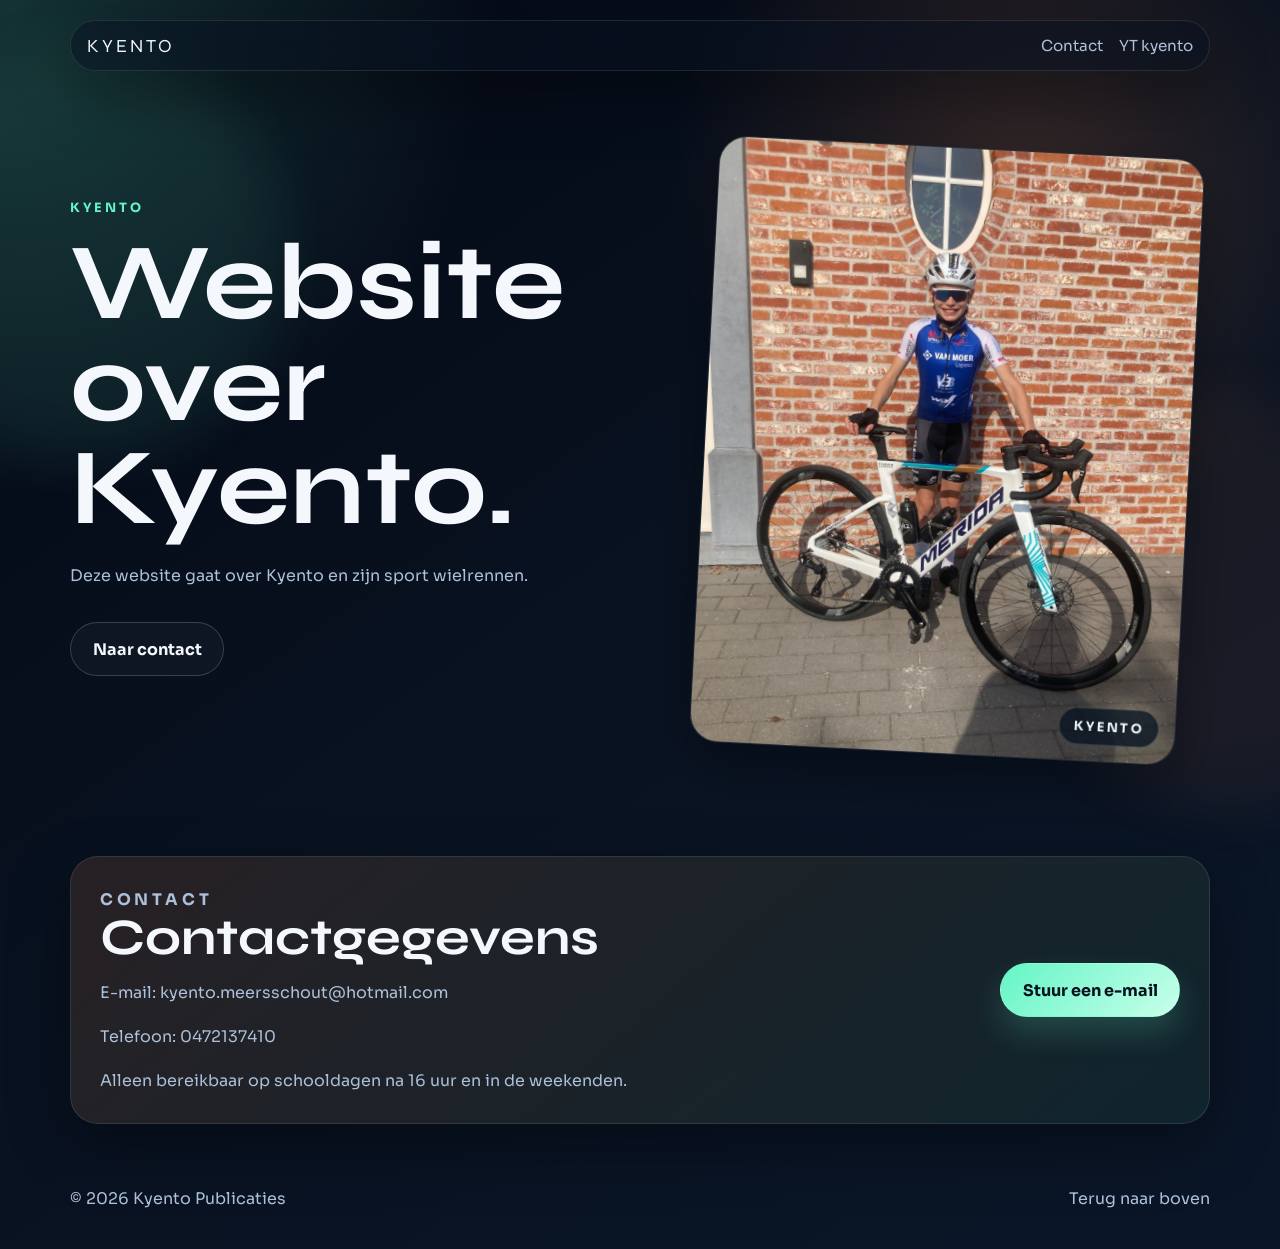
==== index.html @ 3035fbb0 "Add files via upload" ====
<!DOCTYPE html>
<html lang="nl">
<head>
    <meta charset="UTF-8">
    <meta name="viewport" content="width=device-width, initial-scale=1.0">
    <title>Kyento | Portfolio</title>
    <link rel="preconnect" href="https://fonts.googleapis.com">
    <link rel="preconnect" href="https://fonts.gstatic.com" crossorigin>
    <link href="https://fonts.googleapis.com/css2?family=Sora:wght@400;600;700;800&family=Syne:wght@700;800&display=swap" rel="stylesheet">
    <link rel="stylesheet" href="style.css">
</head>
<body class="home-page" id="top">
    <div class="page-orb orb-left"></div>
    <div class="page-orb orb-right"></div>

    <header class="hero-shell">
        <nav class="topbar">
            <a class="brand" href="index.html">Kyento</a>
            <div class="nav-links">
                <a href="#contact">Contact</a>
                <a href="yt-kyento.html">YT kyento</a>
            </div>
        </nav>

        <section class="hero-grid">
            <div class="hero-copy">
                <p class="eyebrow">Kyento</p>
                <h1>Website over Kyento.</h1>
                <p class="hero-text">
                    Deze website gaat over Kyento en zijn sport wielrennen.
                </p>

                <div class="hero-actions">
                    <a class="button secondary" href="#contact">Naar contact</a>
                </div>
            </div>

            <div class="hero-photo-wrap">
                <div class="hero-photo-card">
                    <img src="kyento.jpg" alt="Portret van Kyento">
                    <div class="photo-badge">KYENTO</div>
                </div>
            </div>
        </section>
    </header>

    <main class="main-content">
        <section class="section contact-strip" id="contact">
            <div class="contact-copy">
                <p class="section-label">Contact</p>
                <h2>Contactgegevens</h2>
                <p>E-mail: <a href="mailto:kyento.meersschout@hotmail.com">kyento.meersschout@hotmail.com</a></p>
                <p>Telefoon: <a href="tel:0472137410">0472137410</a></p>
                <p>Alleen bereikbaar op schooldagen na 16 uur en in de weekenden.</p>
            </div>
            <a class="button primary" href="mailto:kyento.meersschout@hotmail.com">Stuur een e-mail</a>
        </section>
    </main>

    <footer class="footer">
        <p>&copy; 2026 Kyento Publicaties</p>
        <a href="#top">Terug naar boven</a>
    </footer>
</body>
</html>
---- style.css ----
:root {
    --bg: #08111f;
    --bg-soft: #0f1c2e;
    --panel: rgba(10, 18, 31, 0.72);
    --panel-strong: rgba(13, 25, 43, 0.9);
    --text: #f4f7fb;
    --muted: #adc0d9;
    --line: rgba(255, 255, 255, 0.1);
    --accent: #64f5c6;
    --accent-strong: #ff8f4e;
    --shadow: 0 24px 60px rgba(0, 0, 0, 0.34);
}

* {
    box-sizing: border-box;
}

html {
    scroll-behavior: smooth;
}

body {
    margin: 0;
    min-height: 100vh;
    font-family: "Sora", "Segoe UI", sans-serif;
    color: var(--text);
    background:
        radial-gradient(circle at top left, rgba(100, 245, 198, 0.18), transparent 28%),
        radial-gradient(circle at 80% 15%, rgba(255, 143, 78, 0.18), transparent 24%),
        linear-gradient(145deg, #040814 0%, #08111f 45%, #0a1628 100%);
    overflow-x: hidden;
}

img,
video {
    display: block;
    width: 100%;
}

a {
    color: inherit;
    text-decoration: none;
}

.page-orb {
    position: fixed;
    z-index: -1;
    width: 26rem;
    height: 26rem;
    border-radius: 50%;
    filter: blur(30px);
    opacity: 0.3;
}

.orb-left {
    top: 5%;
    left: -8rem;
    background: rgba(100, 245, 198, 0.22);
}

.orb-right {
    right: -10rem;
    bottom: 10%;
    background: rgba(255, 143, 78, 0.22);
}

.hero-shell,
.main-content,
.footer,
.subpage-hero,
.videos-page main.section {
    width: min(1140px, calc(100% - 2rem));
    margin: 0 auto;
}

.hero-shell,
.subpage-hero {
    padding: 1.25rem 0 2rem;
}

.topbar {
    display: flex;
    align-items: center;
    justify-content: space-between;
    gap: 1rem;
    padding: 0.85rem 1rem;
    background: rgba(8, 17, 31, 0.55);
    border: 1px solid var(--line);
    border-radius: 999px;
    backdrop-filter: blur(18px);
    box-shadow: var(--shadow);
}

.brand {
    font-family: "Syne", "Sora", sans-serif;
    font-size: 1.15rem;
    letter-spacing: 0.16em;
    text-transform: uppercase;
}

.nav-links {
    display: flex;
    flex-wrap: wrap;
    justify-content: flex-end;
    gap: 1rem;
}

.nav-links a {
    color: var(--muted);
    font-size: 0.95rem;
    transition: color 0.25s ease, transform 0.25s ease;
}

.nav-links a:hover,
.nav-links a:focus-visible {
    color: var(--text);
    transform: translateY(-2px);
}

.hero-grid {
    display: grid;
    grid-template-columns: 1.05fr 0.95fr;
    gap: 2rem;
    align-items: center;
    padding: 3.5rem 0 1.5rem;
}

.eyebrow,
.section-label,
.mini-label {
    margin: 0 0 1rem;
    color: var(--accent);
    font-size: 0.8rem;
    font-weight: 700;
    letter-spacing: 0.24em;
    text-transform: uppercase;
}

.hero-copy h1,
.subpage-copy h1,
.statement-panel h2,
.contact-copy h2,
.feature-card h3 {
    margin: 0;
    font-family: "Syne", "Sora", sans-serif;
    line-height: 0.95;
}

.hero-copy h1,
.subpage-copy h1 {
    max-width: 10ch;
    font-size: clamp(3.5rem, 9vw, 6.75rem);
}

.hero-text,
.statement-panel p,
.feature-card p,
.contact-copy p,
.video-card p {
    color: var(--muted);
    line-height: 1.75;
    font-size: 1rem;
}

.hero-text {
    max-width: 34rem;
    margin: 1.4rem 0 0;
}

.hero-actions {
    display: flex;
    flex-wrap: wrap;
    gap: 1rem;
    margin: 2rem 0 1.6rem;
}

.button {
    display: inline-flex;
    align-items: center;
    justify-content: center;
    min-height: 3.4rem;
    padding: 0.9rem 1.35rem;
    border-radius: 999px;
    border: 1px solid transparent;
    font-weight: 700;
    transition: transform 0.25s ease, box-shadow 0.25s ease, border-color 0.25s ease;
}

.button:hover,
.button:focus-visible {
    transform: translateY(-2px);
}

.button.primary {
    color: #04111f;
    background: linear-gradient(135deg, var(--accent) 0%, #c8ffea 100%);
    box-shadow: 0 16px 30px rgba(100, 245, 198, 0.18);
}

.button.secondary {
    border-color: rgba(255, 255, 255, 0.18);
    background: rgba(255, 255, 255, 0.03);
    color: var(--text);
}

.hero-stats {
    display: flex;
    flex-wrap: wrap;
    gap: 0.9rem;
}

.stat-chip {
    min-width: 10rem;
    padding: 1rem 1.1rem;
    border: 1px solid var(--line);
    border-radius: 1.25rem;
    background: rgba(255, 255, 255, 0.03);
    backdrop-filter: blur(12px);
}

.stat-number {
    display: block;
    margin-bottom: 0.2rem;
    color: var(--accent-strong);
    font-size: 1.25rem;
    font-weight: 800;
}

.stat-label {
    color: var(--muted);
    font-size: 0.95rem;
}

.hero-photo-wrap {
    position: relative;
    padding: 1.25rem;
}

.hero-photo-card,
.panel,
.video-frame {
    overflow: hidden;
    border: 1px solid var(--line);
    border-radius: 1.75rem;
    background: var(--panel);
    box-shadow: var(--shadow);
    backdrop-filter: blur(18px);
}

.hero-photo-card {
    position: relative;
    transform: rotate(3deg);
}

.hero-photo-card img {
    aspect-ratio: 4 / 5;
    object-fit: cover;
}

.photo-badge {
    position: absolute;
    right: 1rem;
    bottom: 1rem;
    padding: 0.6rem 0.9rem;
    border-radius: 999px;
    background: rgba(4, 17, 31, 0.74);
    border: 1px solid rgba(255, 255, 255, 0.12);
    font-size: 0.8rem;
    font-weight: 700;
    letter-spacing: 0.18em;
}

.floating-note {
    position: absolute;
    padding: 0.85rem 1rem;
    border-radius: 1rem;
    background: var(--panel-strong);
    border: 1px solid var(--line);
    box-shadow: var(--shadow);
    font-weight: 700;
}

.note-top {
    top: 7%;
    left: -2%;
}

.note-bottom {
    right: 0;
    bottom: 7%;
}

.main-content {
    padding-bottom: 4rem;
}

.section {
    margin-top: 1.6rem;
}

.intro-band,
.portfolio-grid {
    display: grid;
    gap: 1.35rem;
}

.intro-band {
    grid-template-columns: 1.1fr 0.9fr;
}

.portfolio-grid {
    grid-template-columns: repeat(12, 1fr);
}

.panel {
    padding: 1.6rem;
}

.statement-panel,
.quote-panel,
.contact-strip,
.video-card {
    min-height: 100%;
}

.statement-panel h2,
.contact-copy h2 {
    font-size: clamp(2rem, 4vw, 3.4rem);
}

.statement-panel p:last-child,
.contact-copy p {
    margin-bottom: 0;
}

.big-quote {
    margin: 0;
    font-family: "Syne", "Sora", sans-serif;
    font-size: clamp(1.8rem, 4vw, 3rem);
    line-height: 1.05;
}

.feature-card {
    min-height: 17rem;
}

.feature-card h3 {
    font-size: 2rem;
    margin-bottom: 1rem;
}

.accent-card {
    background:
        linear-gradient(155deg, rgba(100, 245, 198, 0.16), rgba(255, 143, 78, 0.08)),
        var(--panel-strong);
}

.feature-card:nth-child(1) {
    grid-column: span 5;
}

.image-card {
    grid-column: span 3;
    padding: 0;
}

.image-card img {
    height: 100%;
    object-fit: cover;
}

.feature-card:nth-child(3) {
    grid-column: span 4;
}

.wide-card {
    grid-column: 1 / -1;
}

.contact-strip {
    display: flex;
    align-items: center;
    justify-content: space-between;
    gap: 1.5rem;
    padding: 1.8rem;
    border: 1px solid var(--line);
    border-radius: 1.75rem;
    background:
        linear-gradient(140deg, rgba(255, 143, 78, 0.12), rgba(100, 245, 198, 0.08)),
        var(--panel);
    box-shadow: var(--shadow);
}

.footer {
    display: flex;
    align-items: center;
    justify-content: space-between;
    gap: 1rem;
    padding: 0 0 2.5rem;
    color: var(--muted);
}

.footer p {
    margin: 0;
}

.subpage-copy {
    max-width: 44rem;
    padding: 3.5rem 0 0.5rem;
}

.video-grid {
    display: grid;
    grid-template-columns: repeat(3, minmax(0, 1fr));
    gap: 1.25rem;
    padding-bottom: 3rem;
}

.featured-video {
    grid-column: span 2;
}

.video-frame {
    padding: 0;
    margin-bottom: 1rem;
    background: #02070d;
}

.video-frame video {
    aspect-ratio: 16 / 9;
    object-fit: cover;
}

@media (max-width: 900px) {
    .topbar,
    .contact-strip,
    .footer,
    .hero-grid,
    .intro-band {
        grid-template-columns: 1fr;
        flex-direction: column;
        align-items: flex-start;
    }

    .hero-grid,
    .intro-band,
    .video-grid {
        grid-template-columns: 1fr;
    }

    .portfolio-grid {
        grid-template-columns: 1fr;
    }

    .feature-card:nth-child(1),
    .image-card,
    .feature-card:nth-child(3),
    .wide-card,
    .featured-video {
        grid-column: auto;
    }

    .nav-links {
        justify-content: flex-start;
    }

    .hero-photo-card {
        transform: rotate(0deg);
    }

    .floating-note {
        position: static;
        margin-top: 1rem;
    }

    .hero-copy h1,
    .subpage-copy h1 {
        max-width: 100%;
    }
}

@media (max-width: 640px) {
    .hero-shell,
    .main-content,
    .footer,
    .subpage-hero,
    .videos-page main.section {
        width: min(100% - 1.2rem, 1140px);
    }

    .topbar,
    .panel,
    .contact-strip {
        border-radius: 1.35rem;
    }

    .hero-grid {
        padding-top: 2.4rem;
    }

    .hero-copy h1,
    .subpage-copy h1 {
        font-size: clamp(2.8rem, 15vw, 4.25rem);
    }
}

.yt-page {
    background: #0f0f0f;
    color: #f1f1f1;
    font-family: "Inter", "Segoe UI", sans-serif;
}

.yt-header,
.yt-main {
    width: min(1280px, calc(100% - 2rem));
    margin: 0 auto;
}

.yt-header {
    padding: 1rem 0 1.5rem;
}

.yt-topbar {
    display: flex;
    align-items: center;
    justify-content: space-between;
    gap: 1rem;
    padding: 0.9rem 1.1rem;
    border-bottom: 1px solid #2a2a2a;
}

.yt-brand {
    font-size: 1.1rem;
    font-weight: 800;
    letter-spacing: -0.03em;
}

.yt-back {
    color: #aaa;
    font-size: 0.95rem;
}

.yt-channel {
    padding-top: 1rem;
}

.yt-banner {
    overflow: hidden;
    border-radius: 1.25rem;
    background: #1a1a1a;
}

.yt-banner img {
    aspect-ratio: 16 / 5;
    object-fit: cover;
}

.yt-channel-meta {
    display: flex;
    align-items: center;
    gap: 1rem;
    padding: 1rem 0 0;
}

.yt-avatar {
    width: 4.4rem;
    height: 4.4rem;
    border-radius: 50%;
    object-fit: cover;
}

.yt-name {
    margin: 0;
    font-size: 1.4rem;
    font-weight: 700;
}

.yt-sub {
    margin: 0.2rem 0 0;
    color: #aaa;
}

.yt-main {
    padding-bottom: 2.5rem;
}

.yt-shorts-section {
    display: grid;
    gap: 1rem;
    margin-bottom: 1.5rem;
}

.yt-section-head {
    display: flex;
    align-items: baseline;
    justify-content: space-between;
    gap: 1rem;
}

.yt-section-label {
    margin: 0;
    color: #ff4d4d;
    font-size: 0.8rem;
    font-weight: 800;
    letter-spacing: 0.18em;
    text-transform: uppercase;
}

.yt-section-head h2 {
    margin: 0;
    font-size: 1.1rem;
    font-weight: 700;
}

.yt-video-card {
    background: #181818;
    border-radius: 1rem;
    overflow: hidden;
}

.yt-player video,
.yt-thumb video {
    aspect-ratio: 16 / 9;
    object-fit: cover;
}

.yt-short-card {
    display: grid;
    grid-template-columns: minmax(0, 340px) 1fr;
    gap: 1rem;
    align-items: start;
}

.yt-short-thumb {
    aspect-ratio: 9 / 16;
}

.yt-short-thumb video {
    height: 100%;
    aspect-ratio: 9 / 16;
}

.yt-placeholder {
    position: relative;
    overflow: hidden;
    aspect-ratio: 16 / 9;
    border-radius: 0.75rem;
    background: #202020;
}

.yt-placeholder img {
    height: 100%;
    object-fit: cover;
    opacity: 0.58;
}

.yt-placeholder::after {
    content: "Binnenkort";
    position: absolute;
    left: 0.8rem;
    bottom: 0.8rem;
    padding: 0.35rem 0.55rem;
    border-radius: 0.35rem;
    background: rgba(0, 0, 0, 0.72);
    color: #fff;
    font-size: 0.8rem;
    font-weight: 700;
}

.yt-video-card h2 {
    margin: 0;
    font-family: "Inter", "Segoe UI", sans-serif;
    line-height: 1.1;
}

.yt-video-card p {
    color: #aaa;
    line-height: 1.6;
}

.yt-grid {
    display: grid;
    grid-template-columns: repeat(3, minmax(0, 1fr));
    gap: 1rem;
    margin-top: 1.5rem;
}

.yt-video-card {
    padding: 0.75rem;
}

.yt-video-card h2 {
    margin: 0.9rem 0 0.35rem;
    font-size: 1rem;
}

@media (max-width: 900px) {
    .yt-player-card,
    .yt-grid {
        grid-template-columns: 1fr;
    }

    .yt-short-card {
        grid-template-columns: 1fr;
    }

    .yt-channel-meta {
        flex-wrap: wrap;
    }
}
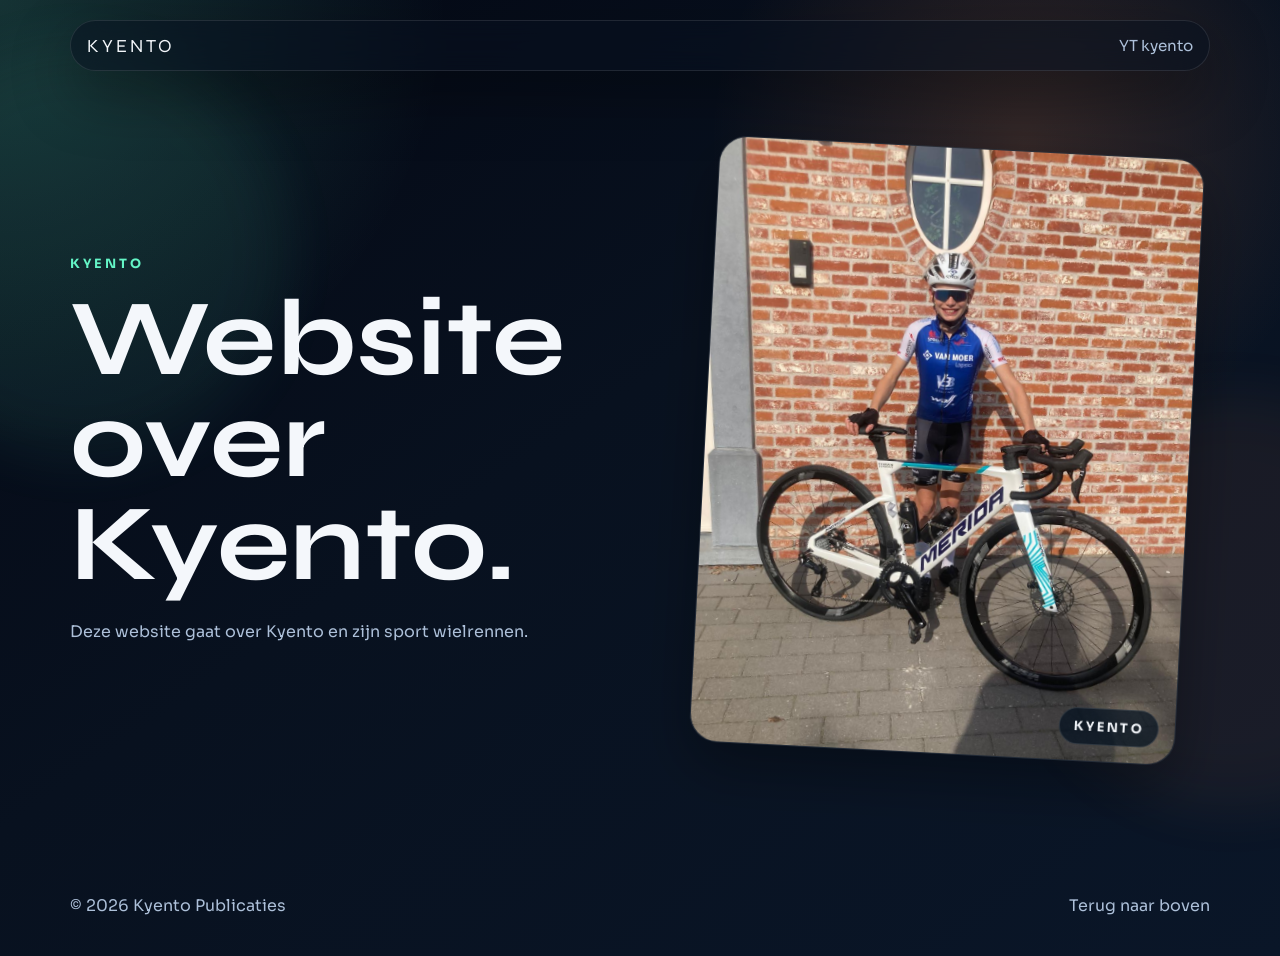
==== commit 339a1d72: "Remove contact section from index.html Removed contact section and related links from the index.html" ====
--- a/index.html
+++ b/index.html
@@ -17,7 +17,6 @@
         <nav class="topbar">
             <a class="brand" href="index.html">Kyento</a>
             <div class="nav-links">
-                <a href="#contact">Contact</a>
                 <a href="yt-kyento.html">YT kyento</a>
             </div>
         </nav>
@@ -29,10 +28,6 @@
                 <p class="hero-text">
                     Deze website gaat over Kyento en zijn sport wielrennen.
                 </p>
-
-                <div class="hero-actions">
-                    <a class="button secondary" href="#contact">Naar contact</a>
-                </div>
             </div>
 
             <div class="hero-photo-wrap">
@@ -44,18 +39,7 @@
         </section>
     </header>
 
-    <main class="main-content">
-        <section class="section contact-strip" id="contact">
-            <div class="contact-copy">
-                <p class="section-label">Contact</p>
-                <h2>Contactgegevens</h2>
-                <p>E-mail: <a href="mailto:kyento.meersschout@hotmail.com">kyento.meersschout@hotmail.com</a></p>
-                <p>Telefoon: <a href="tel:0472137410">0472137410</a></p>
-                <p>Alleen bereikbaar op schooldagen na 16 uur en in de weekenden.</p>
-            </div>
-            <a class="button primary" href="mailto:kyento.meersschout@hotmail.com">Stuur een e-mail</a>
-        </section>
-    </main>
+    <main class="main-content"></main>
 
     <footer class="footer">
         <p>&copy; 2026 Kyento Publicaties</p>
